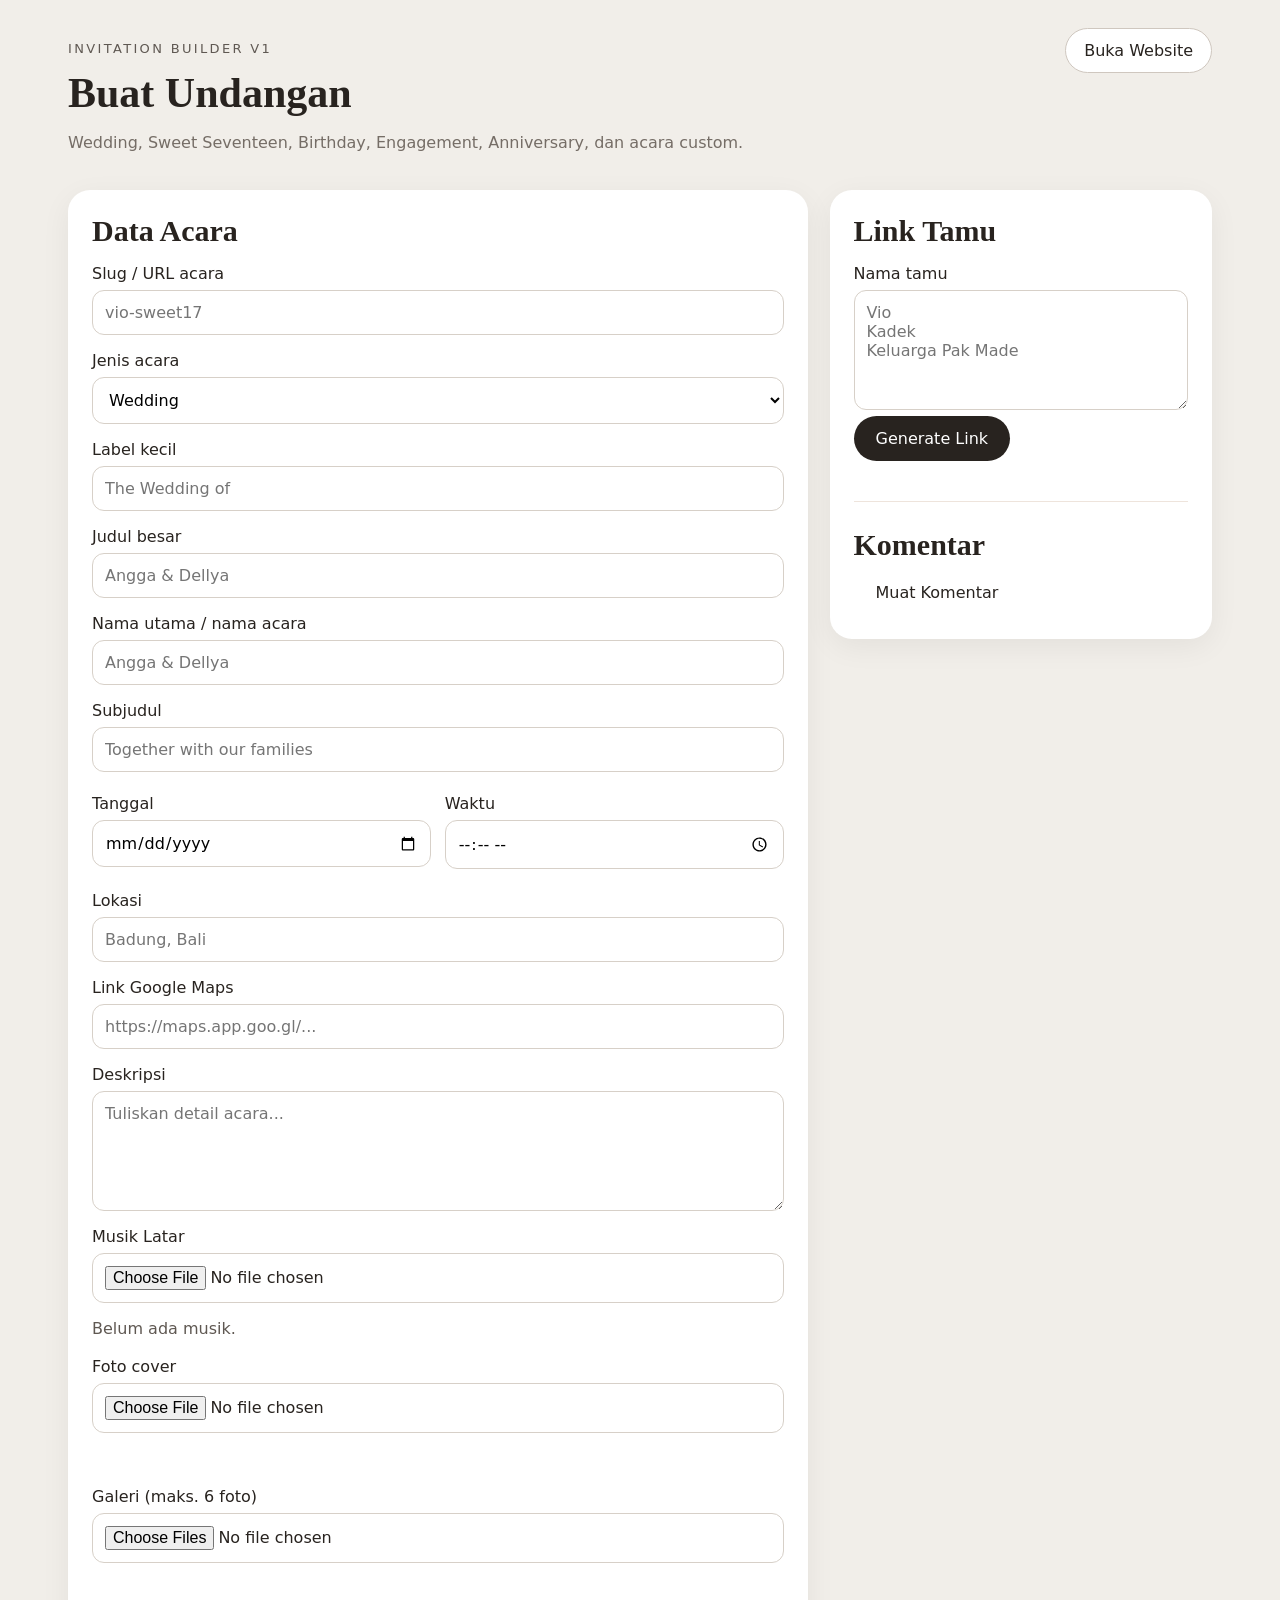
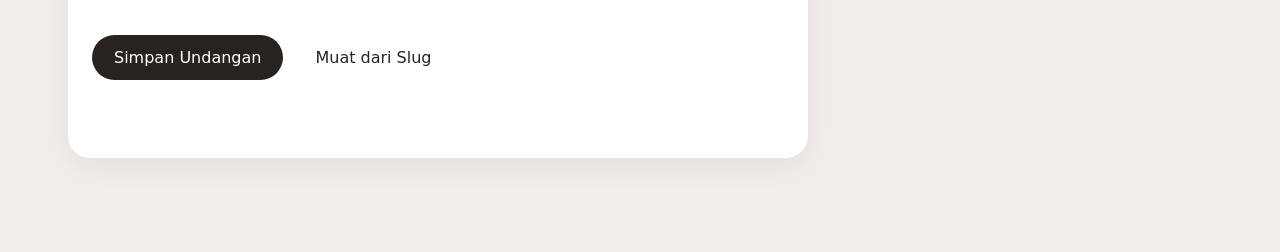
==== admin.html @ c2d320c4 "Add music support to admin" ====
<!doctype html>
<html lang="id">
<head>
  <meta charset="utf-8">
  <meta name="viewport" content="width=device-width,initial-scale=1">
  <title>Invitation Builder Admin</title>
  <link rel="stylesheet" href="/style.css">
</head>
<body class="admin-body">
  <main class="admin-shell">
    <header class="admin-header">
      <div>
        <p class="eyebrow dark">Invitation Builder V1</p>
        <h1>Buat Undangan</h1>
        <p class="muted">Wedding, Sweet Seventeen, Birthday, Engagement, Anniversary, dan acara custom.</p>
      </div>
      <a class="secondary-btn" href="/" target="_blank">Buka Website</a>
    </header>

    <section class="admin-grid">
      <form id="eventForm" class="card">
        <h3>Data Acara</h3>

        <label>Slug / URL acara
          <input id="slug" placeholder="vio-sweet17" maxlength="80" required>
        </label>

        <label>Jenis acara
          <select id="eventType">
            <option value="wedding">Wedding</option>
            <option value="sweet17">Sweet Seventeen</option>
            <option value="birthday">Birthday</option>
            <option value="engagement">Engagement</option>
            <option value="anniversary">Anniversary</option>
            <option value="babyshower">Baby Shower</option>
            <option value="graduation">Graduation</option>
            <option value="custom">Custom Event</option>
          </select>
        </label>

        <label>Label kecil
          <input id="eventLabel" placeholder="The Wedding of">
        </label>

        <label>Judul besar
          <input id="eventTitle" placeholder="Angga & Dellya" required>
        </label>

        <label>Nama utama / nama acara
          <input id="mainName" placeholder="Angga & Dellya">
        </label>

        <label>Subjudul
          <input id="subtitle" placeholder="Together with our families">
        </label>

        <div class="two-col">
          <label>Tanggal
            <input id="eventDate" type="date">
          </label>
          <label>Waktu
            <input id="eventTime" type="time">
          </label>
        </div>

        <label>Lokasi
          <input id="eventLocation" placeholder="Badung, Bali">
        </label>

        <label>Link Google Maps
          <input id="mapsUrl" type="url" placeholder="https://maps.app.goo.gl/...">
        </label>

        <label>Deskripsi
          <textarea id="description" maxlength="1200" placeholder="Tuliskan detail acara..."></textarea>
        </label>

        <label>Musik Latar
          <input id="musicInput" type="file" accept=".mp3,.m4a,.aac,audio/mpeg,audio/mp4,audio/aac">
        </label>
        <p id="musicInfo" class="status">Belum ada musik.</p>
        <audio id="musicPreview" controls preload="metadata" style="display:none;width:100%;margin:8px 0 12px;"></audio>
        <button type="button" id="removeMusic" class="secondary-btn" style="display:none;">Hapus Musik</button>

        <label>Foto cover
          <input id="coverInput" type="file" accept="image/*">
        </label>
        <p id="coverInfo" class="status"></p>
        <img id="coverPreview" class="preview" alt="Preview cover">

        <label>Galeri (maks. 6 foto)
          <input id="galleryInput" type="file" accept="image/*" multiple>
        </label>
        <p id="galleryInfo" class="status"></p>
        <div id="galleryPreview" class="gallery"></div>

        <div class="admin-actions">
          <button type="submit">Simpan Undangan</button>
          <button type="button" id="loadEvent" class="secondary-btn">Muat dari Slug</button>
        </div>
        <p id="saveStatus" class="status" aria-live="polite"></p>
      </form>

      <aside class="card admin-side">
        <h3>Link Tamu</h3>
        <label>Nama tamu
          <textarea id="guestList" placeholder="Vio&#10;Kadek&#10;Keluarga Pak Made"></textarea>
        </label>
        <button type="button" id="generateLinks">Generate Link</button>
        <div id="guestLinks" class="guest-links"></div>

        <hr>

        <h3>Komentar</h3>
        <button type="button" id="loadComments" class="secondary-btn">Muat Komentar</button>
        <div id="adminComments" class="comments"></div>
      </aside>
    </section>
  </main>

  <script src="/admin.js"></script>
</body>
</html>
---- style.css ----
*{box-sizing:border-box}body{margin:0;font-family:system-ui,-apple-system,Segoe UI,Roboto,sans-serif;background:#f5f2ed;color:#28231f}button,input,textarea,select{font:inherit}.hero{position:relative;min-height:640px;display:grid;place-items:center;overflow:hidden;background:#3d3833}.hero-image{position:absolute;inset:0;width:100%;height:100%;object-fit:cover;display:none}.overlay{position:absolute;inset:0;background:rgba(0,0,0,.48)}.hero-content{position:relative;z-index:1;text-align:center;color:#fff;padding:24px;max-width:620px}.eyebrow{letter-spacing:.18em;text-transform:uppercase;font-size:13px}.hero h1{font-family:Georgia,serif;font-size:clamp(42px,9vw,84px);font-weight:400;margin:12px 0 32px}.hero h2{font-size:28px;margin:6px 0 28px}.hero button,.card button{border:0;border-radius:999px;padding:13px 22px;background:#28231f;color:#fff;cursor:pointer}.hero button{background:#fff;color:#28231f}.content{max-width:820px;margin:0 auto;padding:36px 18px 72px}.hidden{display:none}.card{background:#fff;border-radius:22px;padding:24px;margin:0 0 24px;box-shadow:0 8px 30px rgba(0,0,0,.06)}.card h3{font-family:Georgia,serif;font-size:30px;margin:0 0 8px}.muted{color:#756d66}label{display:block;margin:16px 0 6px}input,textarea,select{display:block;width:100%;margin-top:7px;border:1px solid #d7d0c8;border-radius:12px;padding:12px;background:#fff}textarea{min-height:120px;resize:vertical}.status{min-height:22px;color:#5f5852}.comments-head{display:flex;justify-content:space-between;gap:16px;align-items:center;margin-top:30px;border-top:1px solid #eee4dc;padding-top:20px}.comment{padding:16px 0;border-bottom:1px solid #eee4dc}.comment strong{display:block;margin-bottom:5px}.comment time{display:block;color:#8a8179;font-size:13px;margin-top:7px}.dark{color:#5f5852}.lead{font-size:18px;color:#5f5852}.event-meta{display:grid;grid-template-columns:repeat(3,1fr);gap:12px;margin:24px 0}.event-meta div{background:#f7f3ef;border-radius:14px;padding:14px}.event-meta strong,.event-meta span{display:block}.event-meta span{margin-top:6px;color:#6b625b}.description{line-height:1.7}.gallery{display:grid;grid-template-columns:repeat(3,1fr);gap:10px}.gallery img{width:100%;aspect-ratio:1/1;object-fit:cover;border-radius:14px}.preview{display:none;max-width:100%;max-height:360px;object-fit:cover;border-radius:16px;margin-top:14px}.admin-body{background:#f1eee9}.admin-shell{max-width:1180px;margin:0 auto;padding:28px 18px 70px}.admin-header{display:flex;justify-content:space-between;gap:20px;align-items:flex-start;margin-bottom:22px}.admin-header h1{font-family:Georgia,serif;font-size:42px;margin:4px 0}.admin-grid{display:grid;grid-template-columns:minmax(0,1.45fr) minmax(300px,.75fr);gap:22px}.two-col{display:grid;grid-template-columns:1fr 1fr;gap:14px}.admin-actions{display:flex;flex-wrap:wrap;gap:10px;margin-top:18px}.secondary-btn{display:inline-flex;align-items:center;justify-content:center;border:1px solid #cfc7bf;background:#fff!important;color:#28231f!important;border-radius:999px;padding:12px 18px;text-decoration:none;cursor:pointer}.admin-side{align-self:start;position:sticky;top:18px}.admin-side hr{border:0;border-top:1px solid #eee4dc;margin:26px 0}.guest-links{margin-top:14px;display:grid;gap:10px}.guest-link-row{border:1px solid #e3ddd7;border-radius:12px;padding:10px}.guest-link-row a{display:block;font-weight:700;margin-bottom:6px;color:#28231f}.guest-link-row input{font-size:12px;margin:0}@media(max-width:800px){.admin-grid{grid-template-columns:1fr}.admin-side{position:static}.event-meta{grid-template-columns:1fr}.gallery{grid-template-columns:repeat(2,1fr)}.admin-header{flex-direction:column}.two-col{grid-template-columns:1fr}}

/* Admin Gallery Manager */

.gallery-admin-item{

  position:relative;

  overflow:hidden;

  border:1px solid var(--line,#ddd);

  border-radius:14px;

  background:#fff;

}

.gallery-admin-item img{

  width:100%;

  aspect-ratio:1/1;

  object-fit:cover;

  display:block;

}

.gallery-admin-actions{

  display:grid;

  grid-template-columns:1fr 1fr;

  gap:6px;

  padding:8px;

}

.gallery-admin-actions button{

  width:100%;

  min-width:0;

  padding:8px 6px;

  font-size:11px;

}

/* Admin Gallery Manager + Reorder */
.gallery-admin-item{
  position:relative;
  overflow:hidden;
  border:1px solid var(--line,#ddd);
  border-radius:14px;
  background:#fff;
  transition:opacity .15s ease,border-color .15s ease,transform .15s ease;
}
.gallery-admin-item.dragging{
  opacity:.45;
}
.gallery-admin-item.drag-over{
  border-color:#333;
  transform:translateY(-2px);
}
.gallery-position{
  position:absolute;
  z-index:2;
  top:8px;
  left:8px;
  width:28px;
  height:28px;
  border-radius:50%;
  display:grid;
  place-items:center;
  background:rgba(0,0,0,.72);
  color:#fff;
  font-size:11px;
}
.gallery-drag-handle{
  position:absolute;
  z-index:2;
  top:8px;
  right:8px;
  padding:6px 8px;
  border-radius:999px;
  background:rgba(255,255,255,.88);
  color:#222;
  font-size:9px;
  cursor:grab;
  user-select:none;
}
.gallery-admin-item img{
  width:100%;
  aspect-ratio:1/1;
  object-fit:cover;
  display:block;
}
.gallery-admin-actions{
  display:grid;
  grid-template-columns:1fr 1fr;
  gap:6px;
  padding:8px;
}
.gallery-admin-actions button{
  width:100%;
  min-width:0;
  padding:8px 6px;
  font-size:10px;
}
.gallery-admin-actions button:disabled{
  opacity:.35;
  cursor:not-allowed;
}
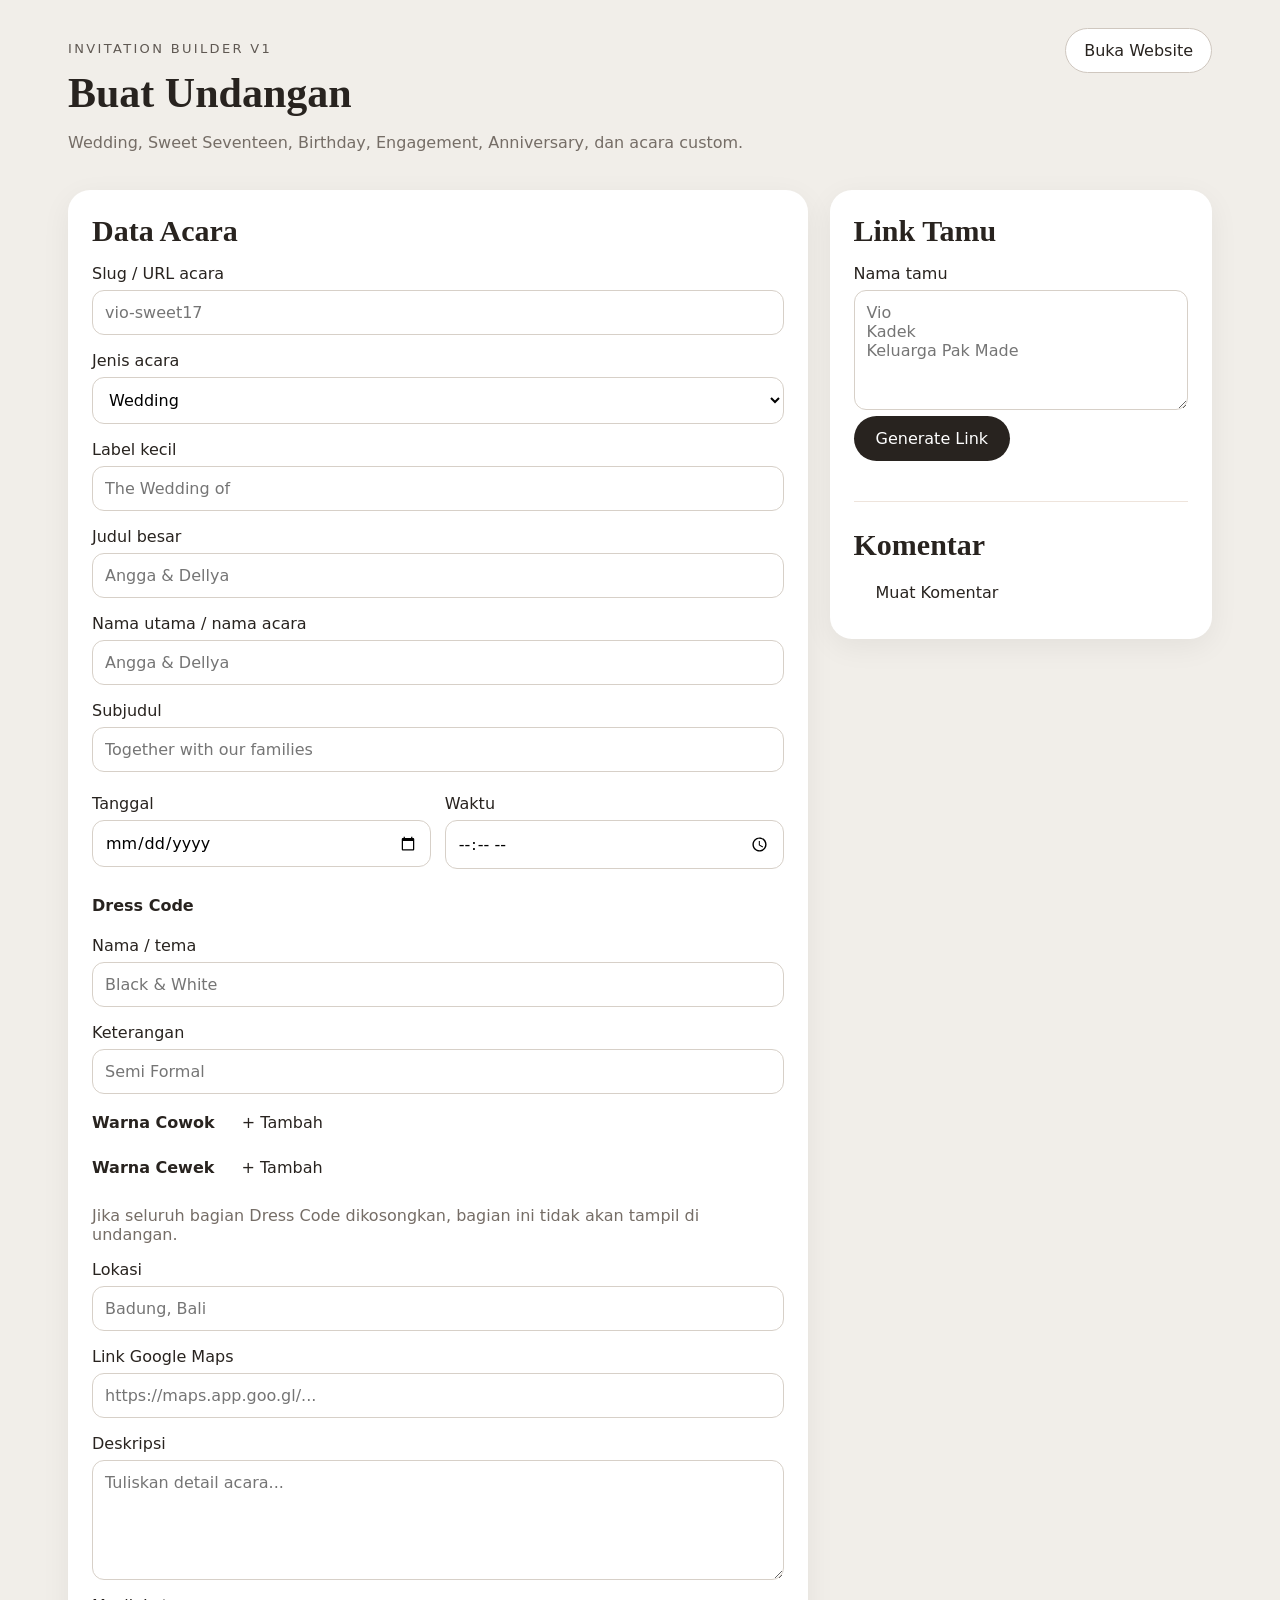
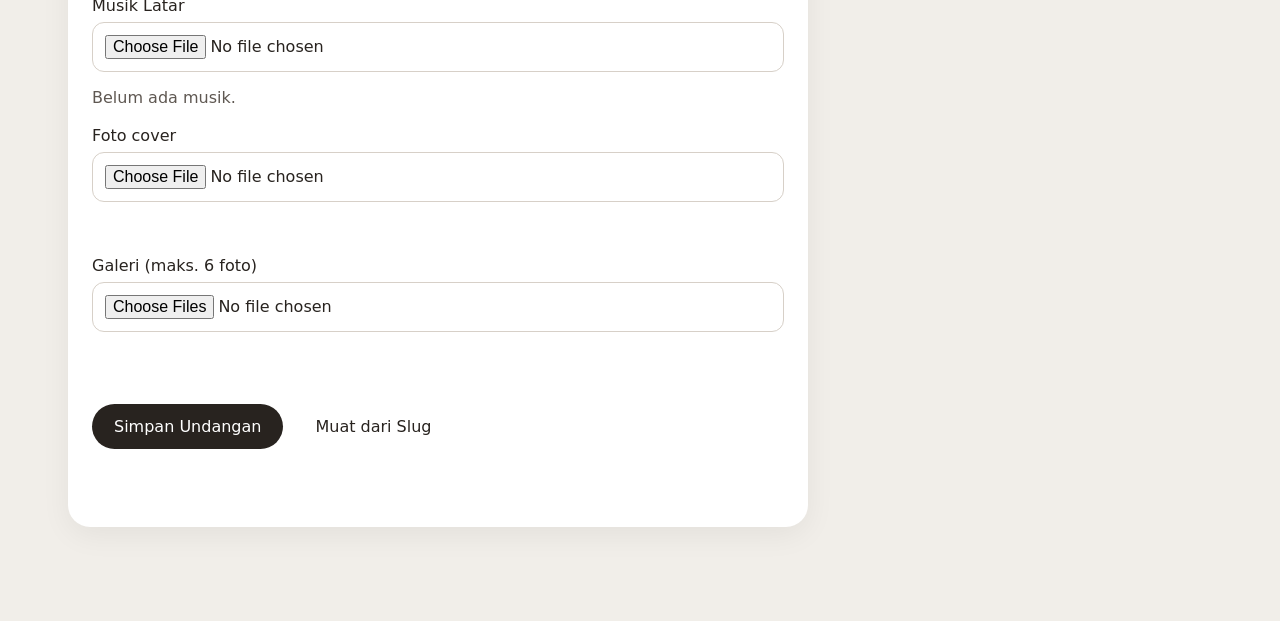
==== commit 44ea5e39: "Add dress code controls" ====
--- a/admin.html
+++ b/admin.html
@@ -63,6 +63,38 @@
           </label>
         </div>
 
+        <section class="dresscode-admin">
+          <h4>Dress Code</h4>
+
+          <label>Nama / tema
+            <input id="dresscodeTitle" placeholder="Black & White">
+          </label>
+
+          <label>Keterangan
+            <input id="dresscodeNote" placeholder="Semi Formal">
+          </label>
+
+          <div class="dresscode-color-group">
+            <div class="dresscode-color-head">
+              <strong>Warna Cowok</strong>
+              <button type="button" id="addMaleColor" class="secondary-btn">+ Tambah</button>
+            </div>
+            <div id="maleColors" class="dresscode-colors"></div>
+          </div>
+
+          <div class="dresscode-color-group">
+            <div class="dresscode-color-head">
+              <strong>Warna Cewek</strong>
+              <button type="button" id="addFemaleColor" class="secondary-btn">+ Tambah</button>
+            </div>
+            <div id="femaleColors" class="dresscode-colors"></div>
+          </div>
+
+          <p class="muted dresscode-help">
+            Jika seluruh bagian Dress Code dikosongkan, bagian ini tidak akan tampil di undangan.
+          </p>
+        </section>
+
         <label>Lokasi
           <input id="eventLocation" placeholder="Badung, Bali">
         </label>
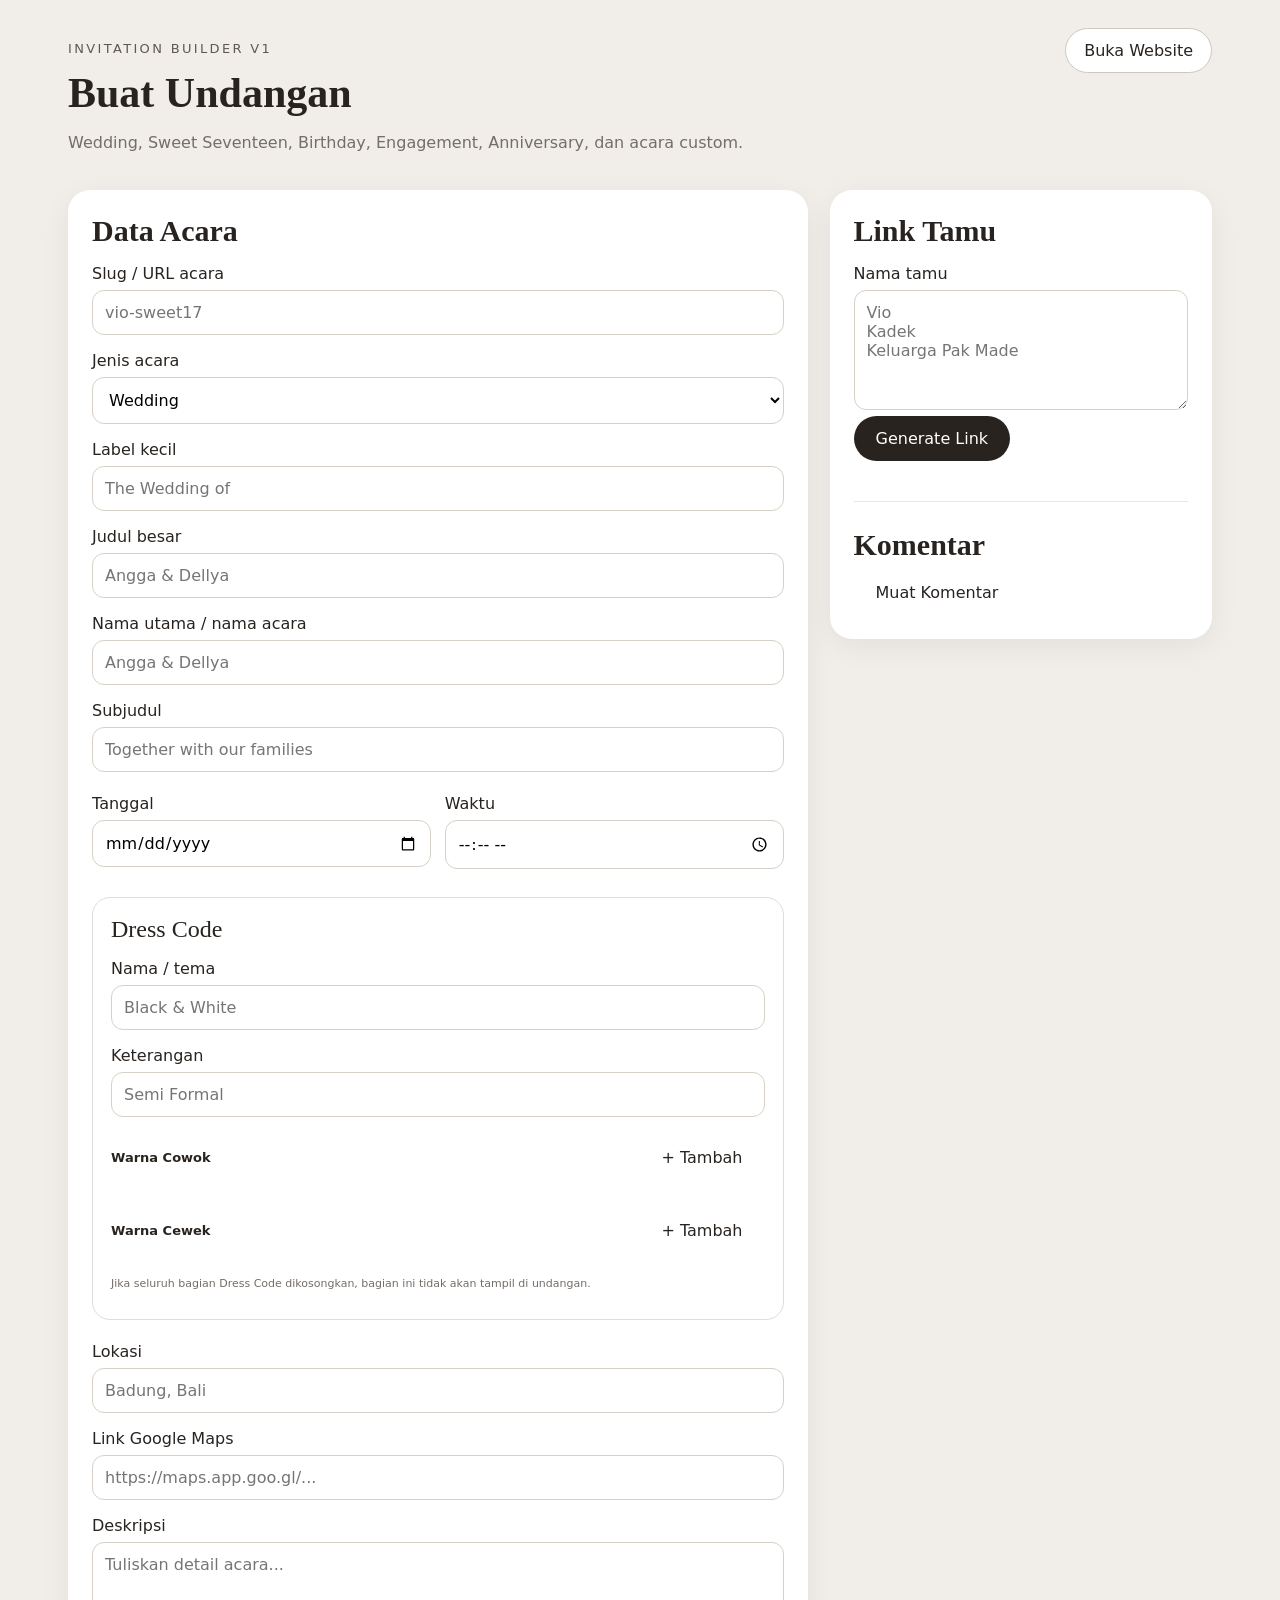
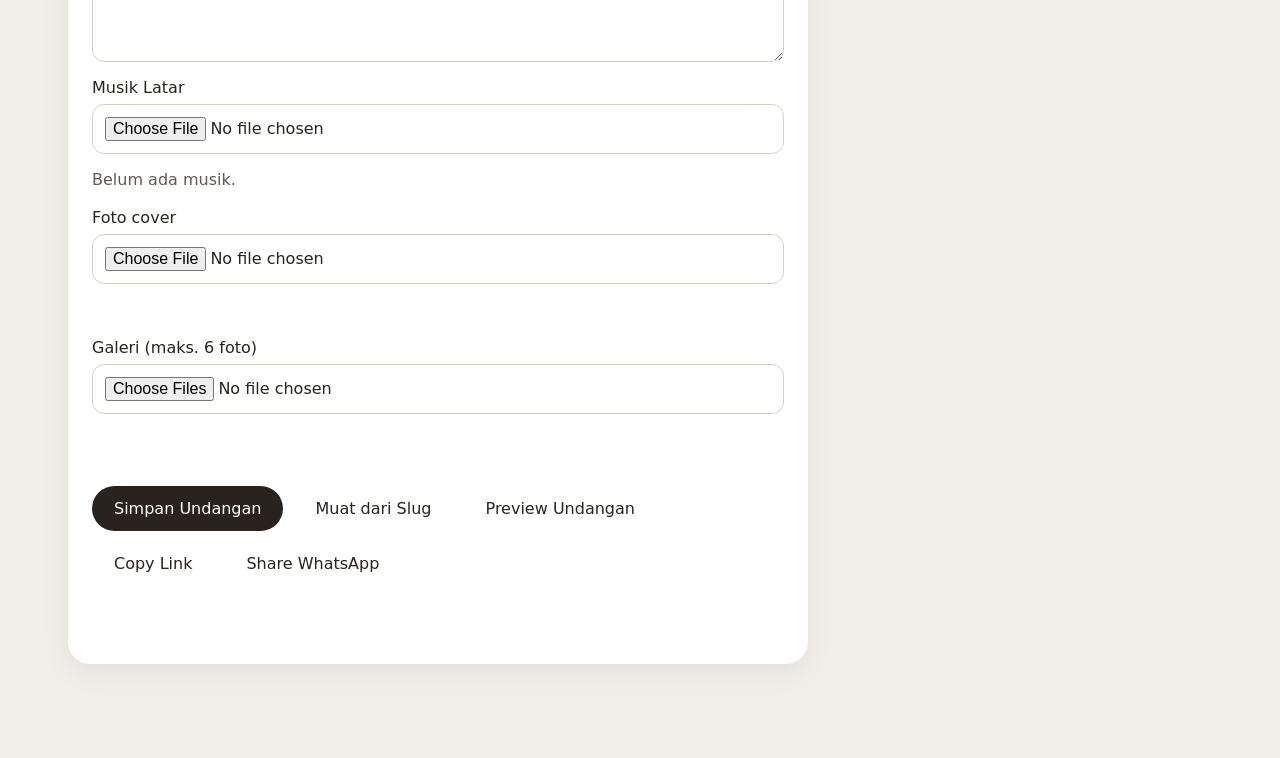
==== commit 26385694: "Add preview copy and WhatsApp actions" ====
--- a/admin.html
+++ b/admin.html
@@ -129,6 +129,9 @@
         <div class="admin-actions">
           <button type="submit">Simpan Undangan</button>
           <button type="button" id="loadEvent" class="secondary-btn">Muat dari Slug</button>
+          <button type="button" id="previewInvitation" class="secondary-btn">Preview Undangan</button>
+          <button type="button" id="copyInvitationLink" class="secondary-btn">Copy Link</button>
+          <button type="button" id="shareWhatsApp" class="secondary-btn">Share WhatsApp</button>
         </div>
         <p id="saveStatus" class="status" aria-live="polite"></p>
       </form>
--- a/style.css
+++ b/style.css
@@ -118,3 +118,88 @@
   cursor:not-allowed;
 }
 
+/* Dress Code Admin */
+.dresscode-admin{
+  margin:22px 0;
+  padding:18px;
+  border:1px solid var(--line,#ddd);
+  border-radius:18px;
+  background:rgba(255,255,255,.35);
+}
+.dresscode-admin h4{
+  margin:0 0 8px;
+  font:400 24px Georgia,serif;
+}
+.dresscode-color-group{
+  margin-top:18px;
+}
+.dresscode-color-head{
+  display:flex;
+  justify-content:space-between;
+  align-items:center;
+  gap:12px;
+  margin-bottom:10px;
+}
+.dresscode-color-head strong{
+  font-size:13px;
+}
+.dresscode-colors{
+  display:grid;
+  gap:8px;
+}
+.dresscode-color-item{
+  display:grid;
+  grid-template-columns:44px 1fr 42px;
+  gap:8px;
+  align-items:center;
+}
+.dresscode-color-item input[type="color"]{
+  width:44px;
+  height:42px;
+  padding:3px;
+  border:1px solid #ddd;
+  border-radius:10px;
+  background:#fff;
+}
+.dresscode-hex{
+  margin:0!important;
+}
+.dresscode-remove{
+  min-width:42px;
+  padding:8px!important;
+}
+.dresscode-help{
+  margin-top:14px;
+  font-size:11px;
+}
+/* Admin Comment Delete */
+.admin-comment-item{
+  display:grid;
+  grid-template-columns:1fr auto;
+  gap:12px;
+  align-items:start;
+}
+.admin-comment-content{
+  min-width:0;
+}
+.admin-comment-content strong{
+  display:block;
+  margin-bottom:5px;
+}
+.admin-comment-content > div{
+  overflow-wrap:anywhere;
+  line-height:1.5;
+}
+.admin-comment-meta{
+  display:block;
+  margin-top:7px;
+  opacity:.55;
+  font-size:10px;
+}
+.admin-comment-delete{
+  align-self:start;
+  min-width:70px;
+  padding:8px 10px!important;
+}
+
+
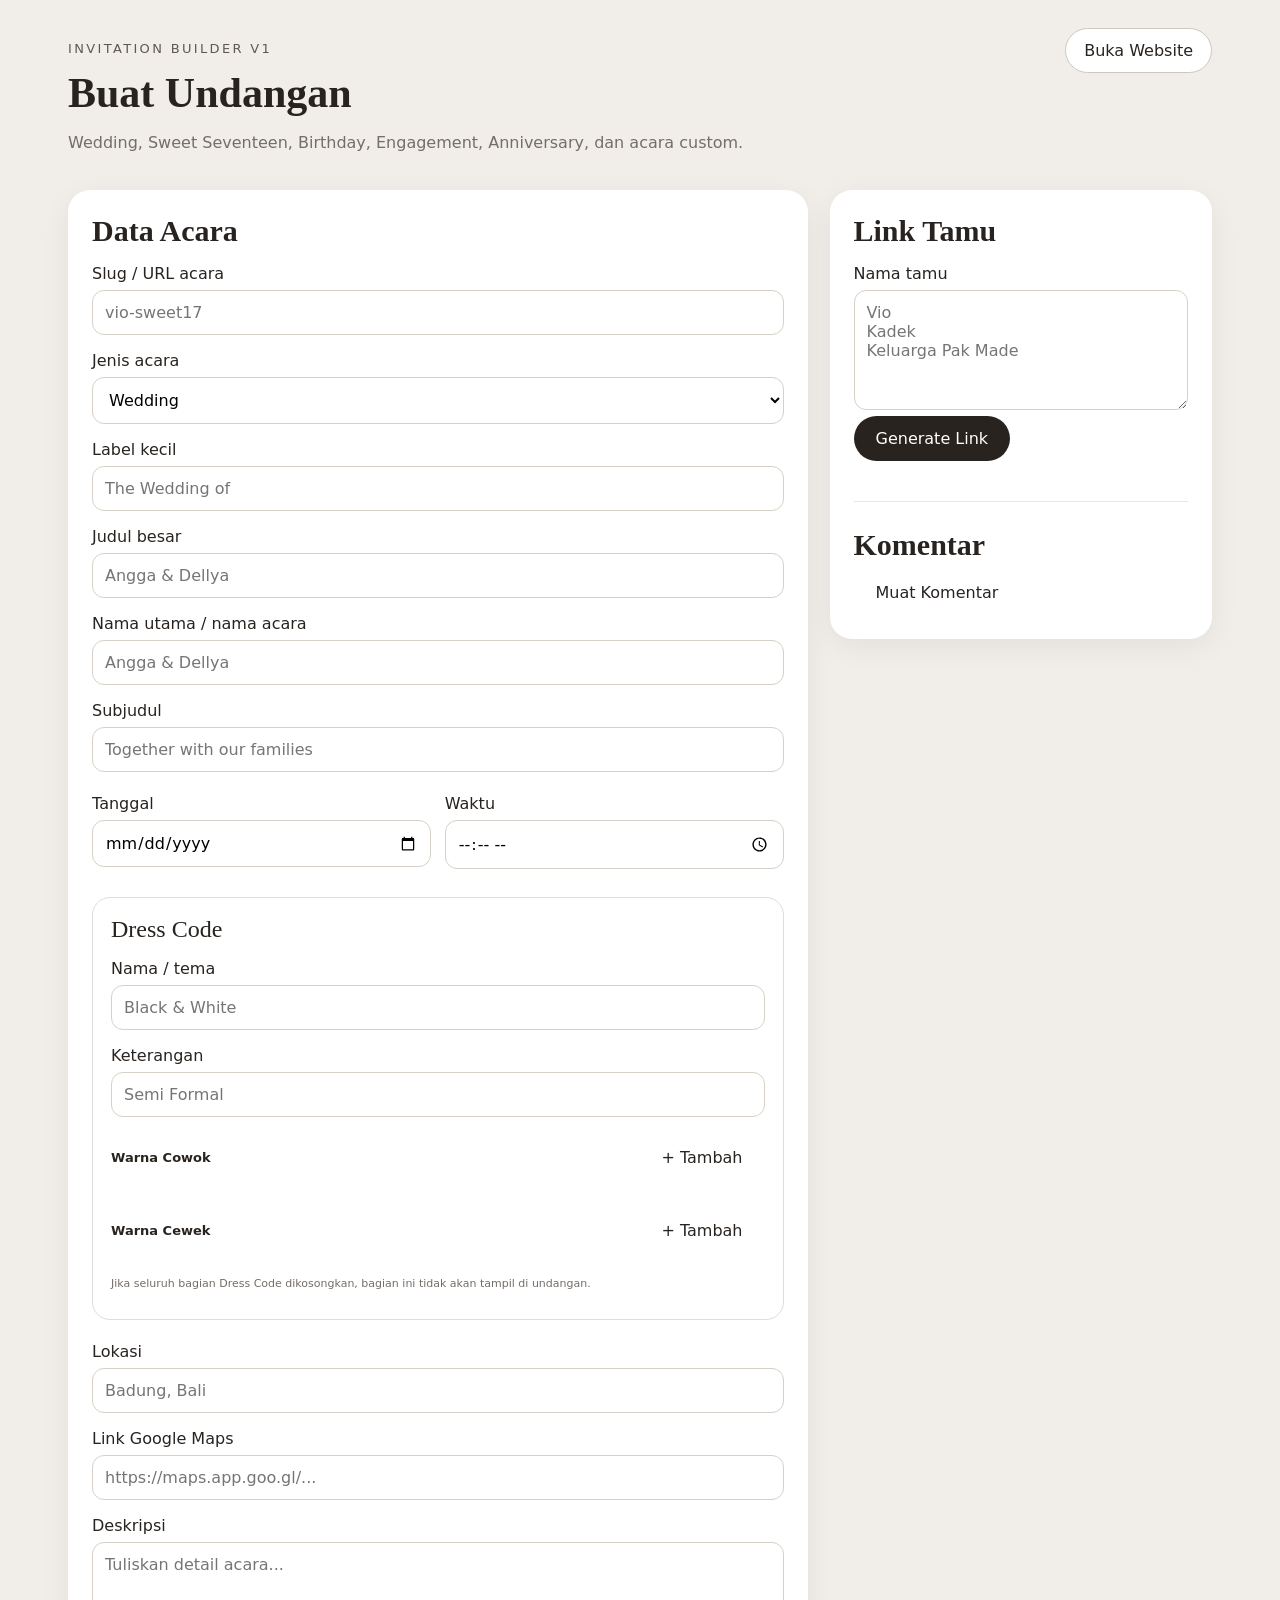
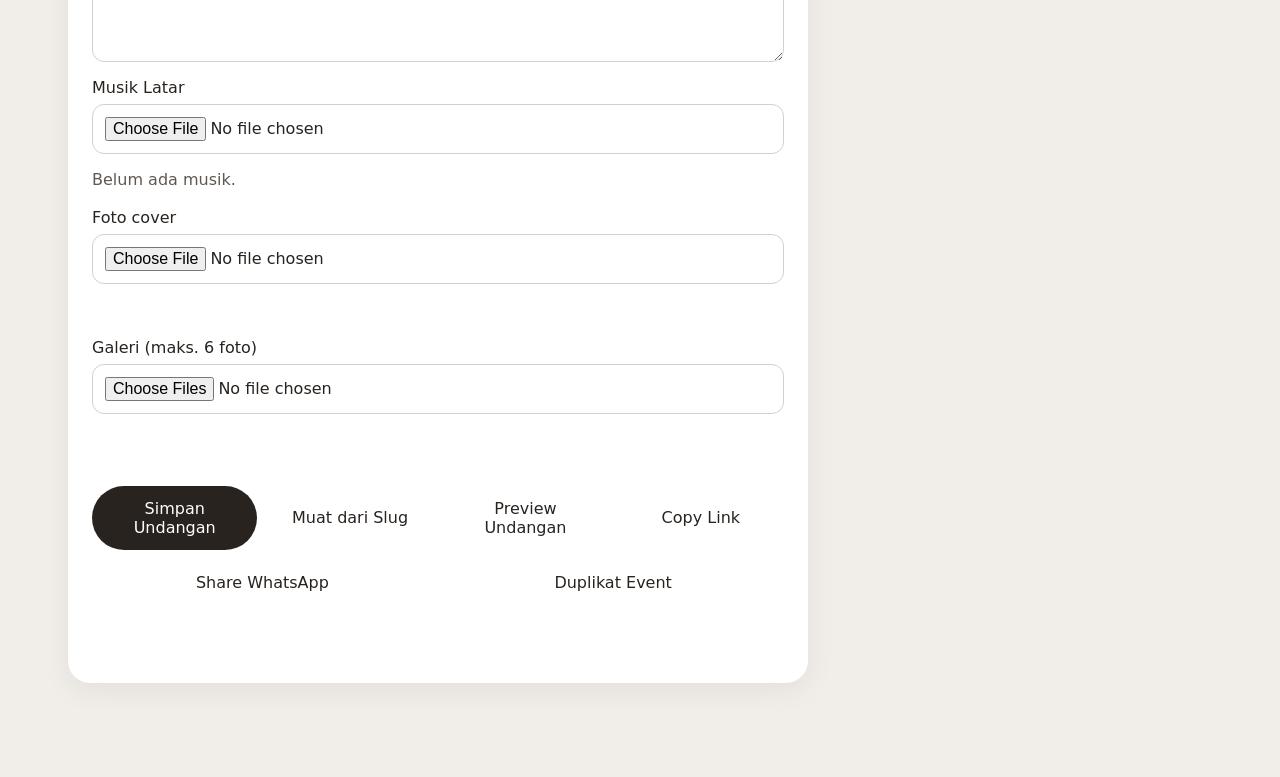
==== commit 4af0311c: "Add duplicate event feature" ====
--- a/admin.html
+++ b/admin.html
@@ -132,6 +132,7 @@
           <button type="button" id="previewInvitation" class="secondary-btn">Preview Undangan</button>
           <button type="button" id="copyInvitationLink" class="secondary-btn">Copy Link</button>
           <button type="button" id="shareWhatsApp" class="secondary-btn">Share WhatsApp</button>
+          <button type="button" id="duplicateEvent" class="secondary-btn">Duplikat Event</button>
         </div>
         <p id="saveStatus" class="status" aria-live="polite"></p>
       </form>
--- a/style.css
+++ b/style.css
@@ -202,4 +202,21 @@
   padding:8px 10px!important;
 }
 
-
+/* Admin Preview / Share Actions */
+.admin-actions{
+  display:flex;
+  flex-wrap:wrap;
+  gap:10px;
+}
+.admin-actions button{
+  flex:1 1 160px;
+}
+@media(max-width:700px){
+  .admin-actions{
+    display:grid;
+    grid-template-columns:1fr;
+  }
+  .admin-actions button{
+    width:100%;
+  }
+}
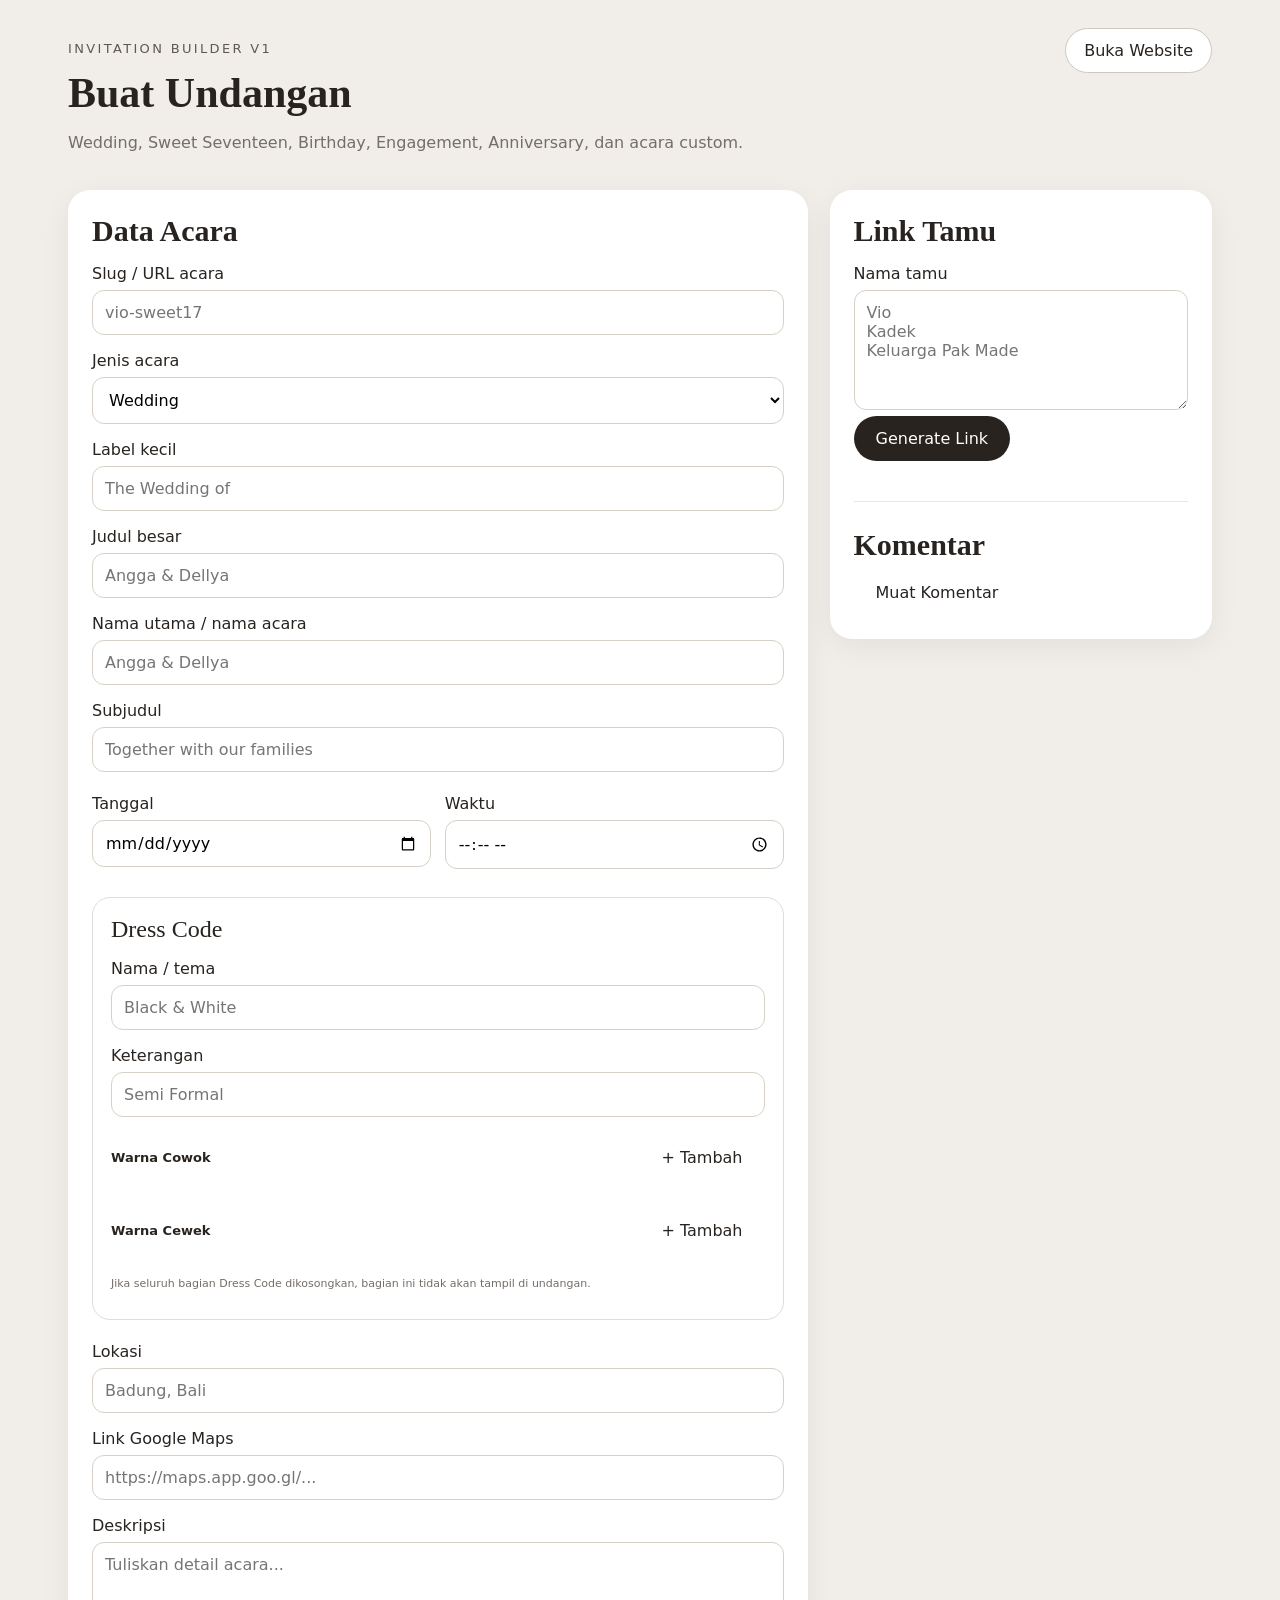
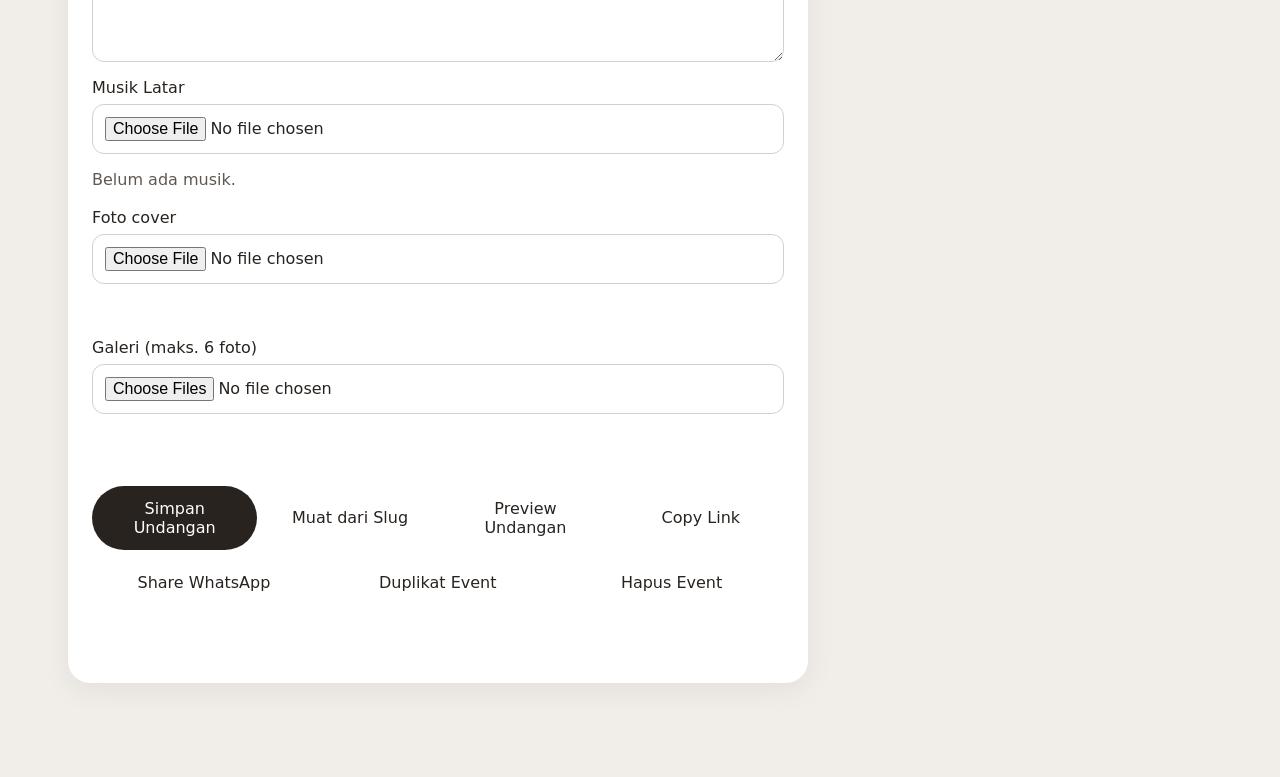
==== commit ddacbaa3: "Add delete event feature" ====
--- a/admin.html
+++ b/admin.html
@@ -133,6 +133,7 @@
           <button type="button" id="copyInvitationLink" class="secondary-btn">Copy Link</button>
           <button type="button" id="shareWhatsApp" class="secondary-btn">Share WhatsApp</button>
           <button type="button" id="duplicateEvent" class="secondary-btn">Duplikat Event</button>
+          <button type="button" id="deleteEvent" class="secondary-btn danger-btn">Hapus Event</button>
         </div>
         <p id="saveStatus" class="status" aria-live="polite"></p>
       </form>
--- a/style.css
+++ b/style.css
@@ -220,3 +220,7 @@
     width:100%;
   }
 }
+/* Duplicate Event button */
+#duplicateEvent{
+  border-style:dashed;
+}
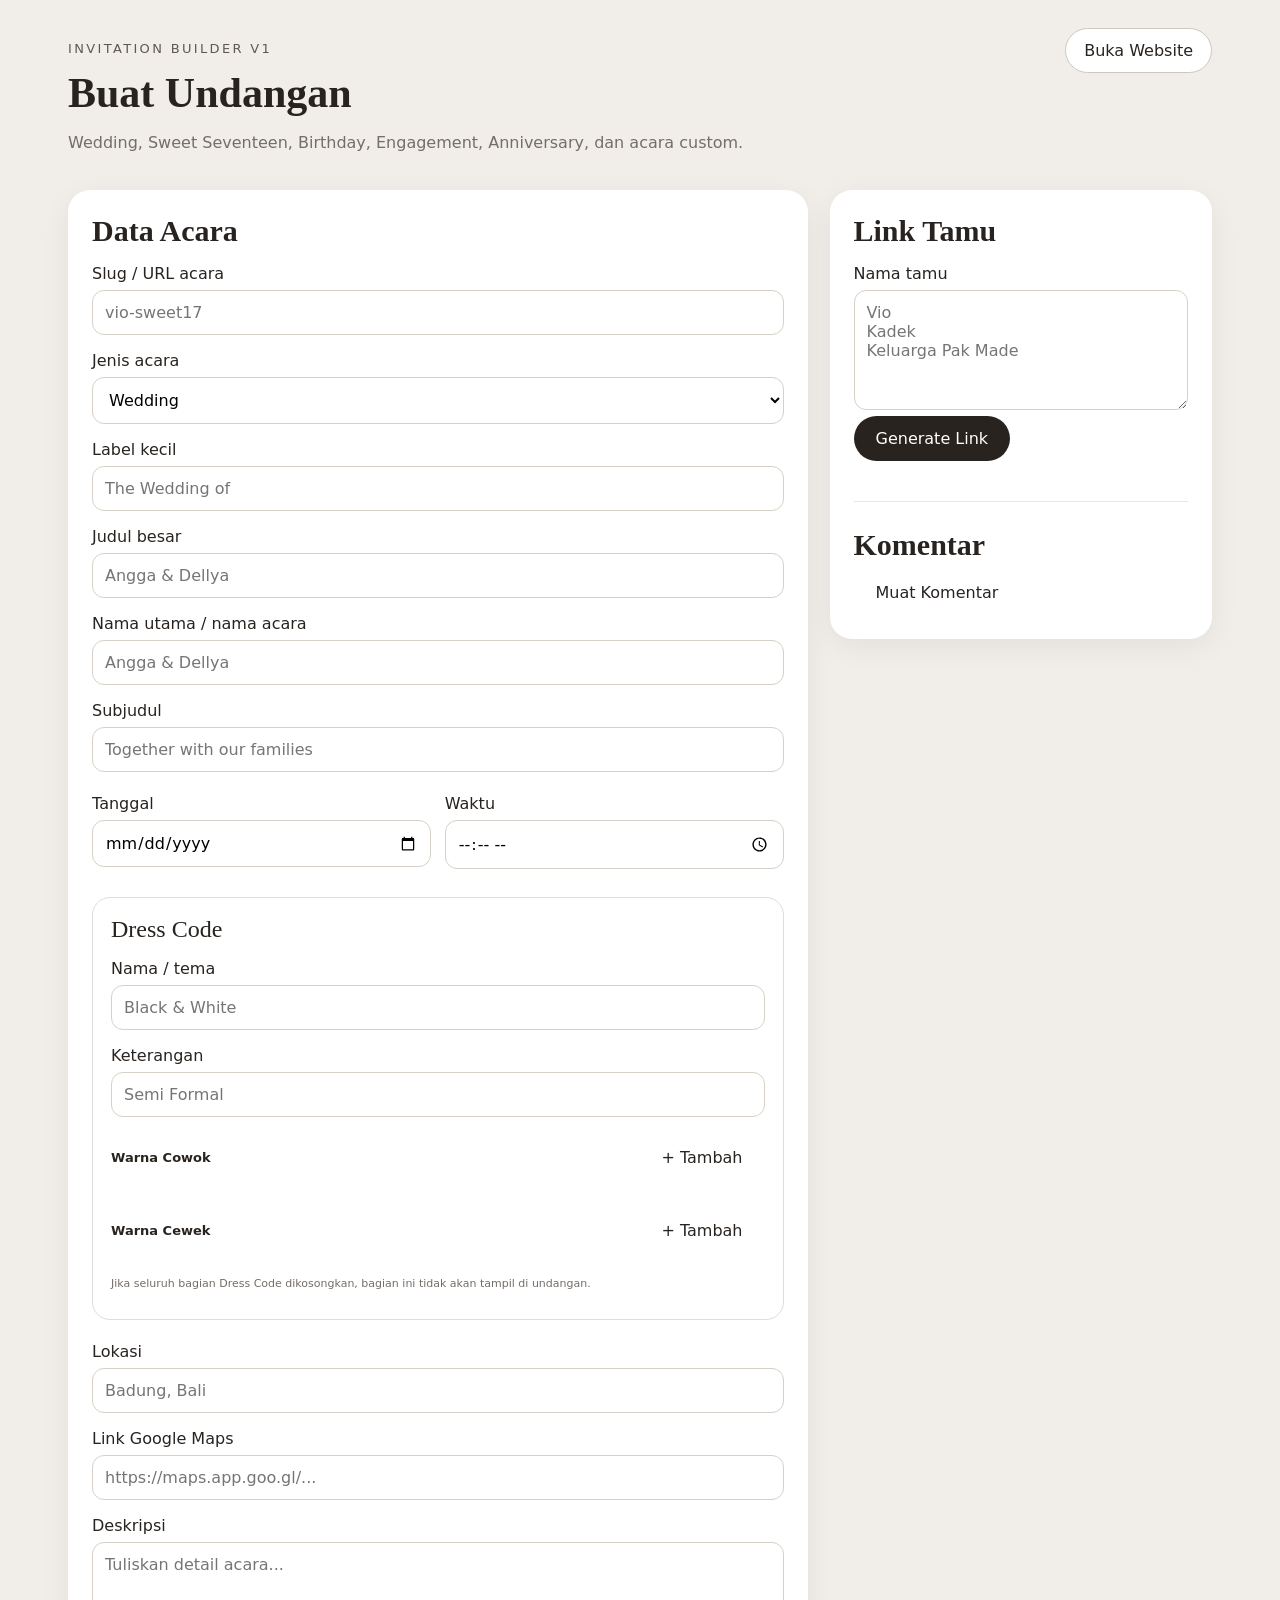
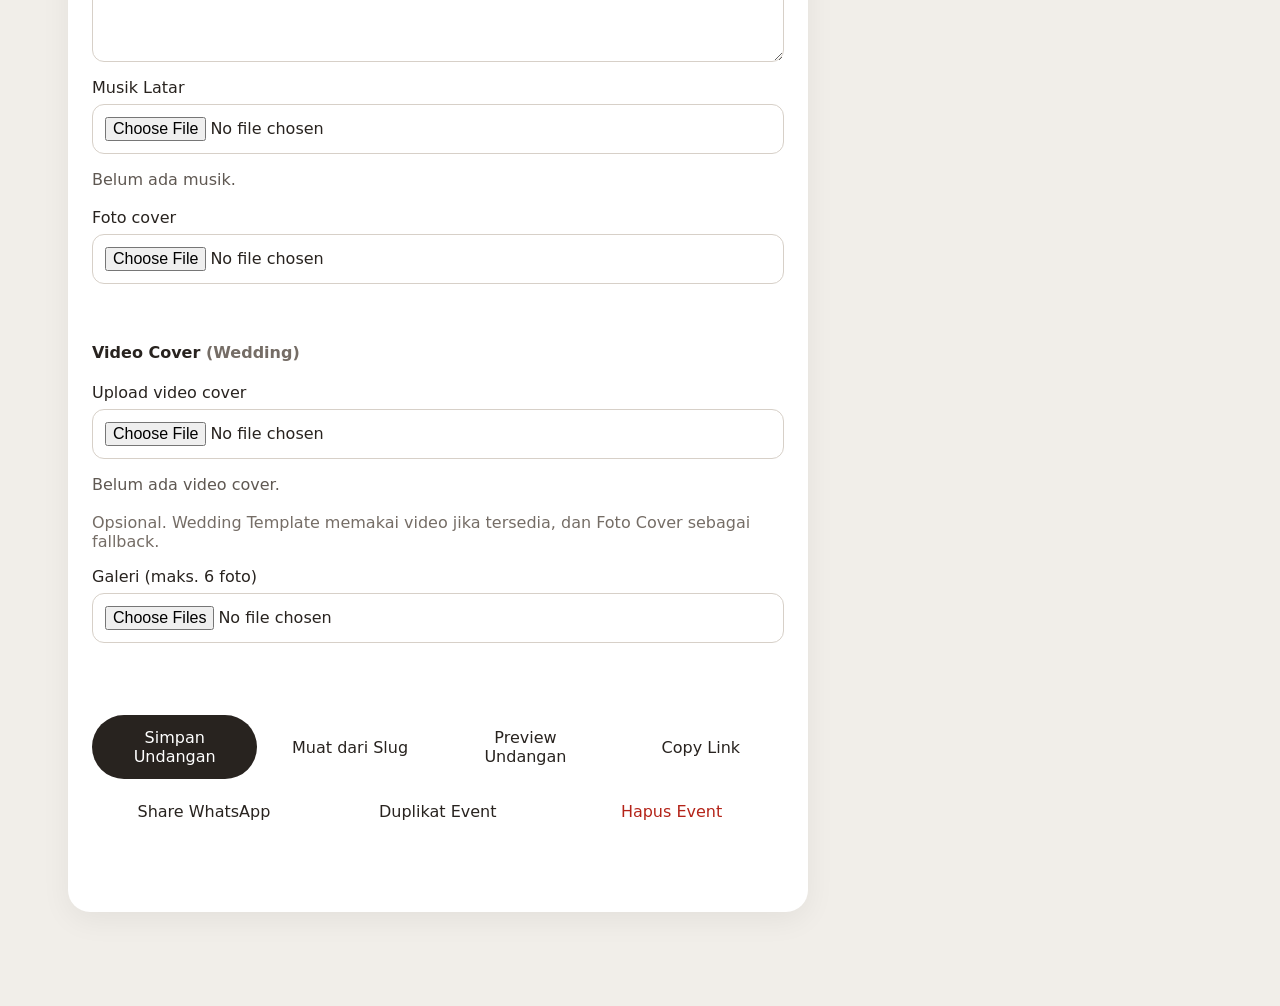
==== commit 06989b54: "Add wedding video cover to admin" ====
--- a/admin.html
+++ b/admin.html
@@ -120,6 +120,36 @@
         <p id="coverInfo" class="status"></p>
         <img id="coverPreview" class="preview" alt="Preview cover">
 
+        <section id="videoCoverSection" class="video-cover-admin">
+          <h4>Video Cover <span class="muted">(Wedding)</span></h4>
+
+          <label>Upload video cover
+            <input id="coverVideoInput"
+                   type="file"
+                   accept=".mp4,.webm,video/mp4,video/webm">
+          </label>
+
+          <p id="coverVideoInfo" class="status">Belum ada video cover.</p>
+
+          <video id="coverVideoPreview"
+                 controls
+                 muted
+                 playsinline
+                 preload="metadata"
+                 style="display:none;width:100%;margin:8px 0 12px;border-radius:14px;"></video>
+
+          <button type="button"
+                  id="removeCoverVideo"
+                  class="secondary-btn"
+                  style="display:none;">
+            Hapus Video Cover
+          </button>
+
+          <p class="muted video-cover-help">
+            Opsional. Wedding Template memakai video jika tersedia, dan Foto Cover sebagai fallback.
+          </p>
+        </section>
+
         <label>Galeri (maks. 6 foto)
           <input id="galleryInput" type="file" accept="image/*" multiple>
         </label>
--- a/style.css
+++ b/style.css
@@ -224,3 +224,33 @@
 #duplicateEvent{
   border-style:dashed;
 }
+
+/* Danger action */
+.danger-btn{
+  border-color:#b42318!important;
+  color:#b42318!important;
+}
+.danger-btn:hover{
+  background:#b42318!important;
+  color:#fff!important;
+}
+
+/* Dress Code — Name field */
+.dresscode-color-item-named{
+  display:grid;
+  grid-template-columns:44px 110px minmax(140px,1fr) 42px;
+  gap:8px;
+  align-items:center;
+}
+.dresscode-color-name{
+  min-width:0;
+}
+@media(max-width:700px){
+  .dresscode-color-item-named{
+    grid-template-columns:44px 1fr 42px;
+  }
+  .dresscode-color-item-named .dresscode-color-name{
+    grid-column:1 / -1;
+    grid-row:2;
+  }
+}
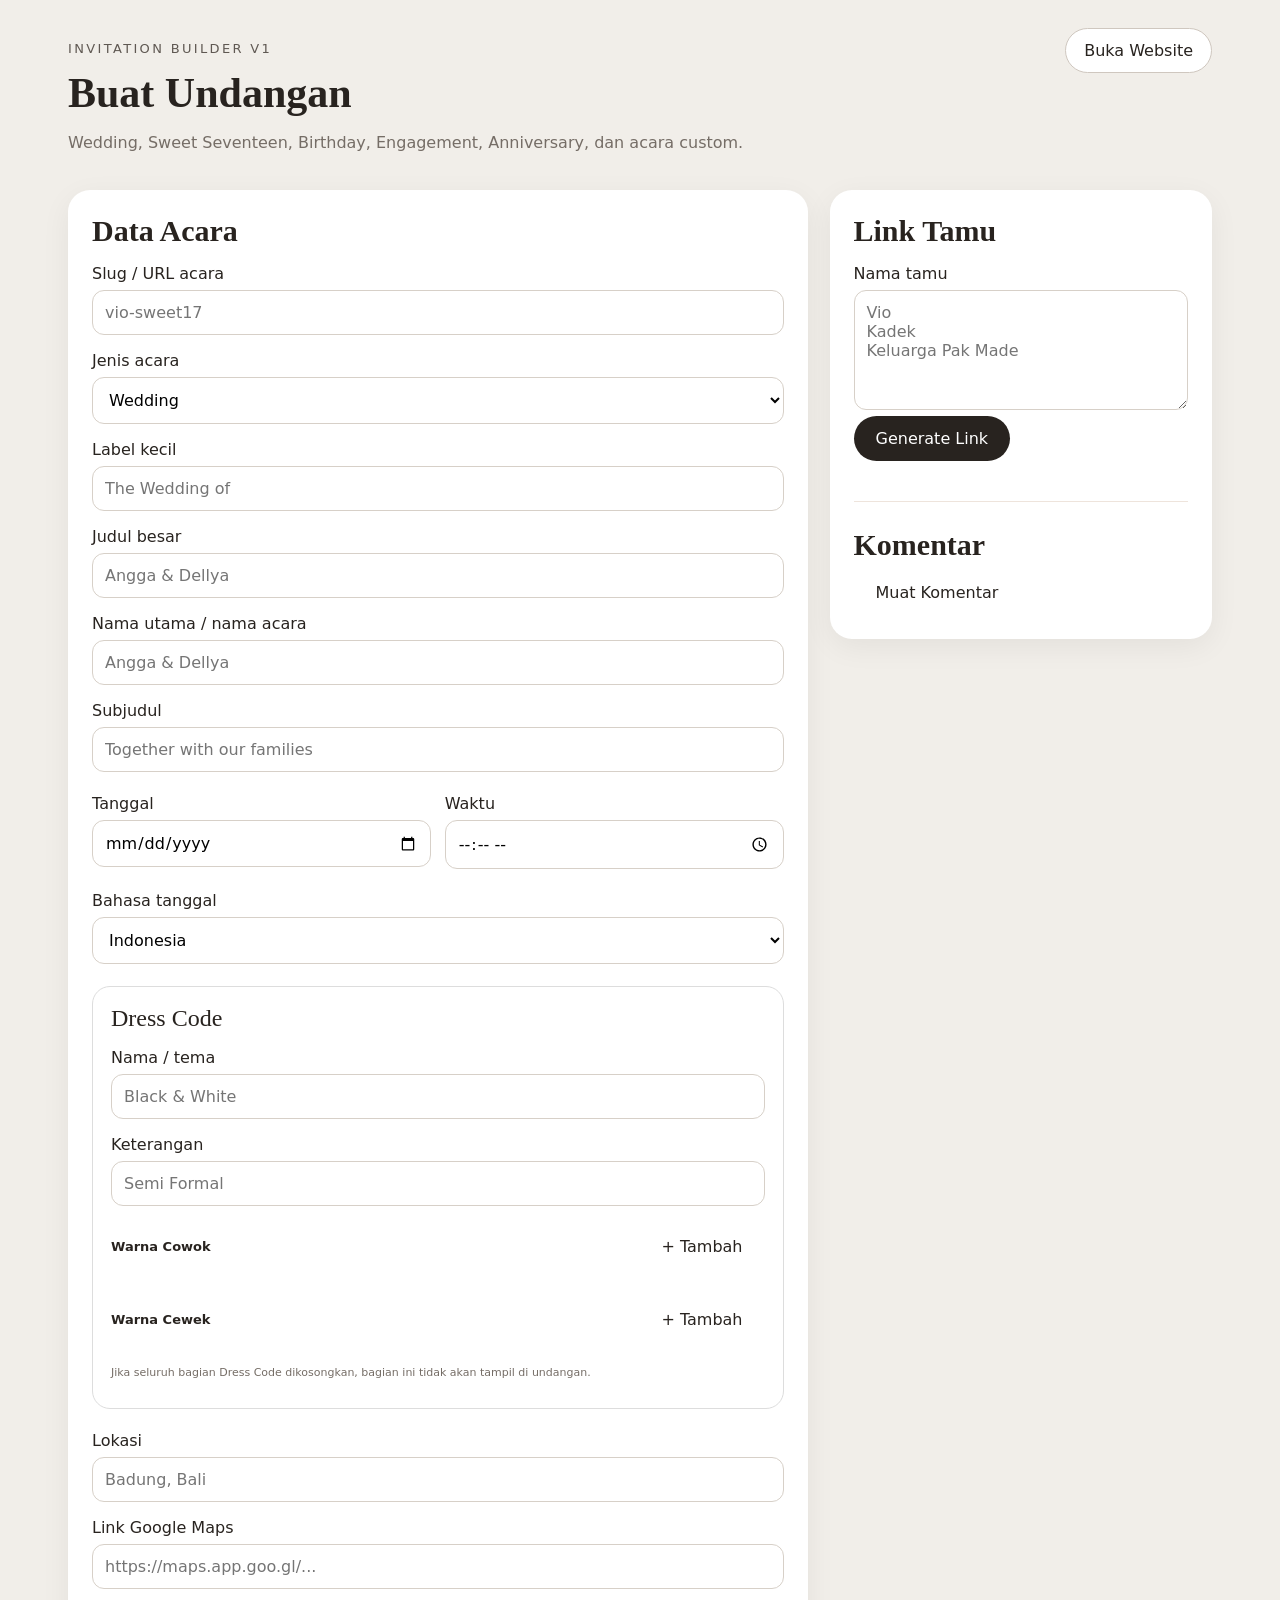
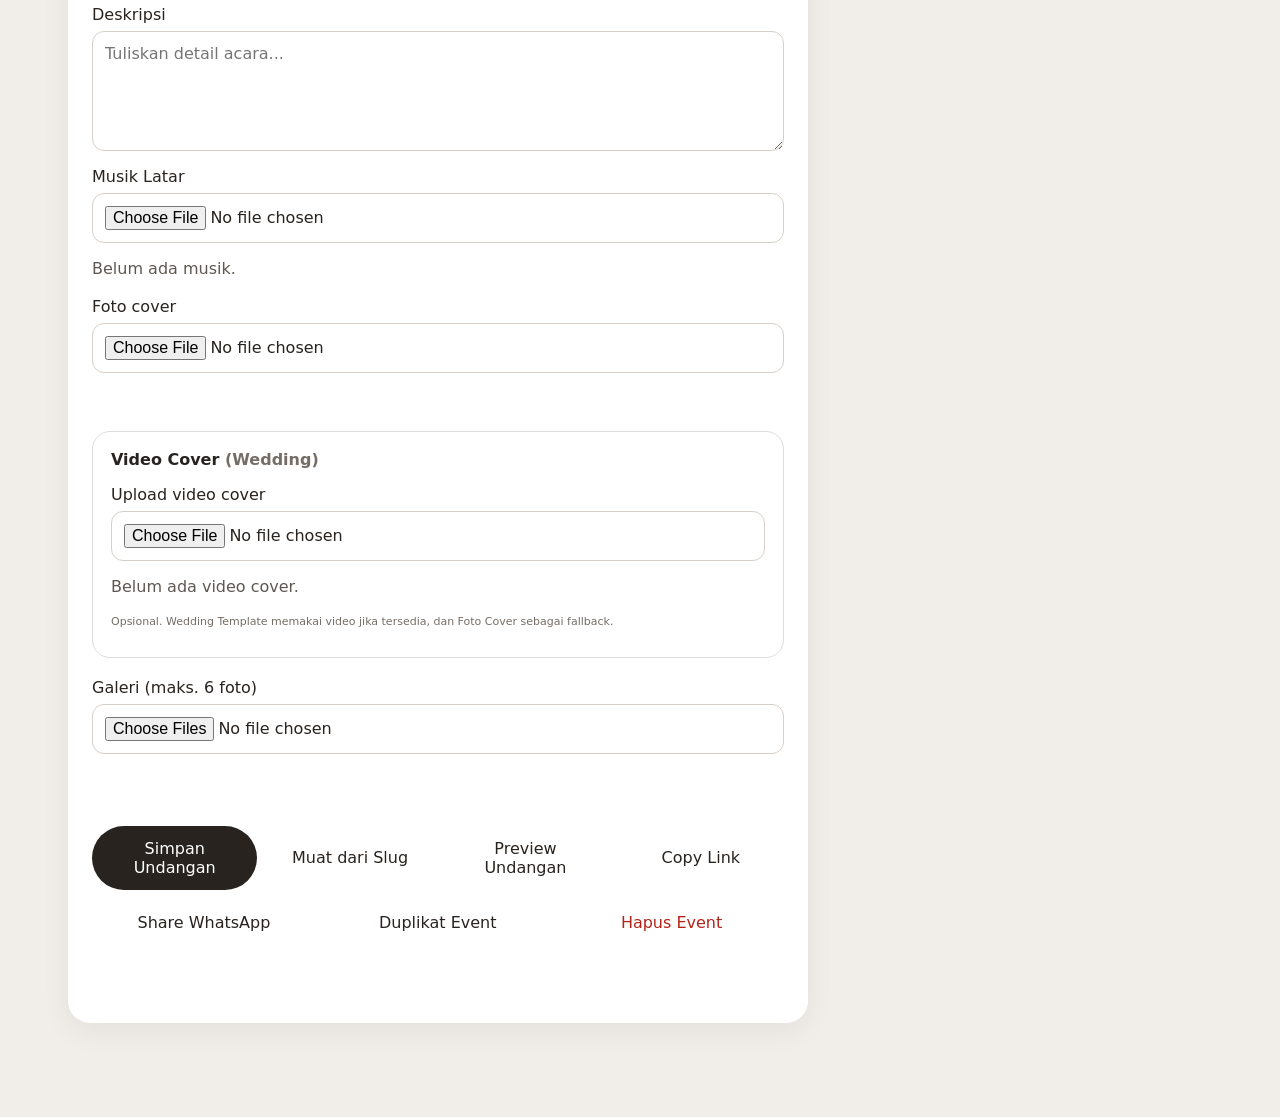
==== commit f0aea061: "Add date language selector" ====
--- a/admin.html
+++ b/admin.html
@@ -62,6 +62,13 @@
             <input id="eventTime" type="time">
           </label>
         </div>
+
+        <label>Bahasa tanggal
+          <select id="dateLanguage">
+            <option value="id">Indonesia</option>
+            <option value="en">English</option>
+          </select>
+        </label>
 
         <section class="dresscode-admin">
           <h4>Dress Code</h4>
--- a/style.css
+++ b/style.css
@@ -254,3 +254,19 @@
     grid-row:2;
   }
 }
+
+/* Admin Video Cover */
+.video-cover-admin{
+  margin:20px 0;
+  padding:18px;
+  border:1px solid var(--line,#ddd);
+  border-radius:18px;
+  background:rgba(255,255,255,.32);
+}
+.video-cover-admin h4{
+  margin:0 0 12px;
+}
+.video-cover-help{
+  margin-top:10px;
+  font-size:11px;
+}
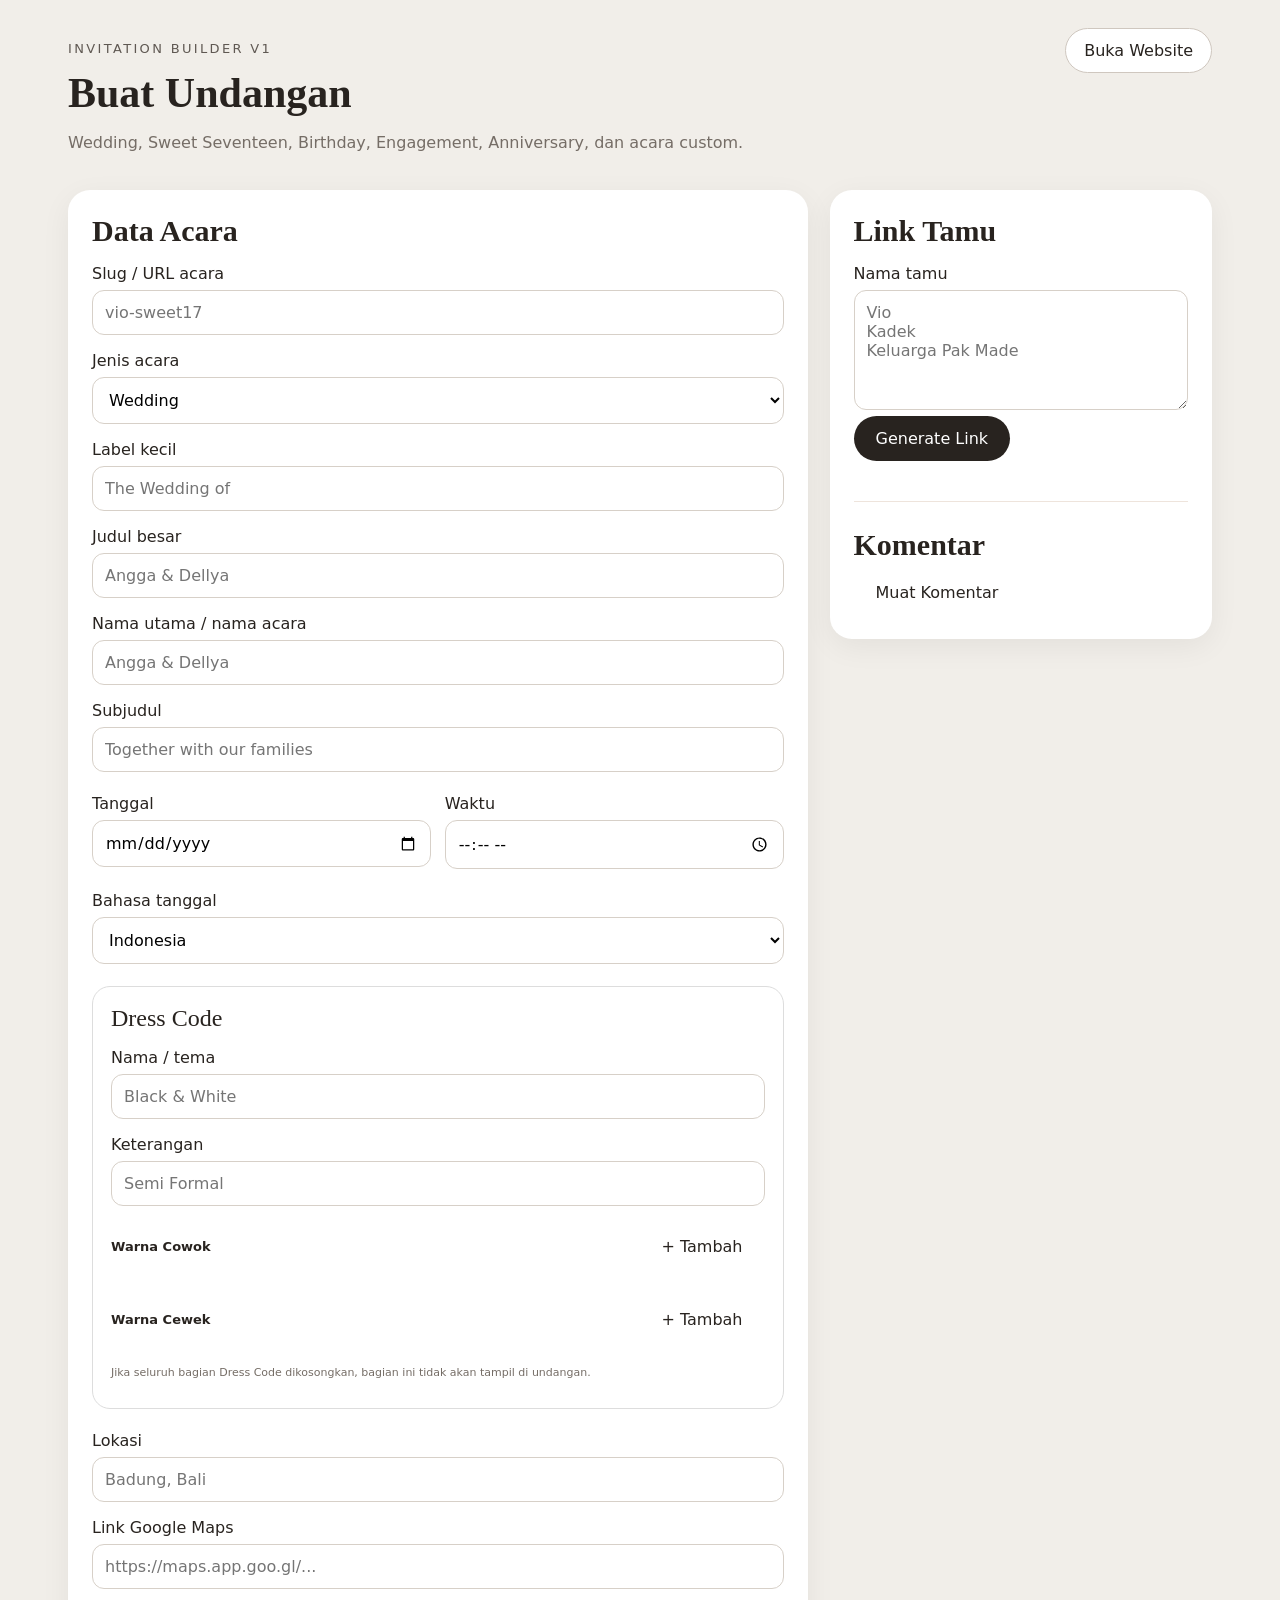
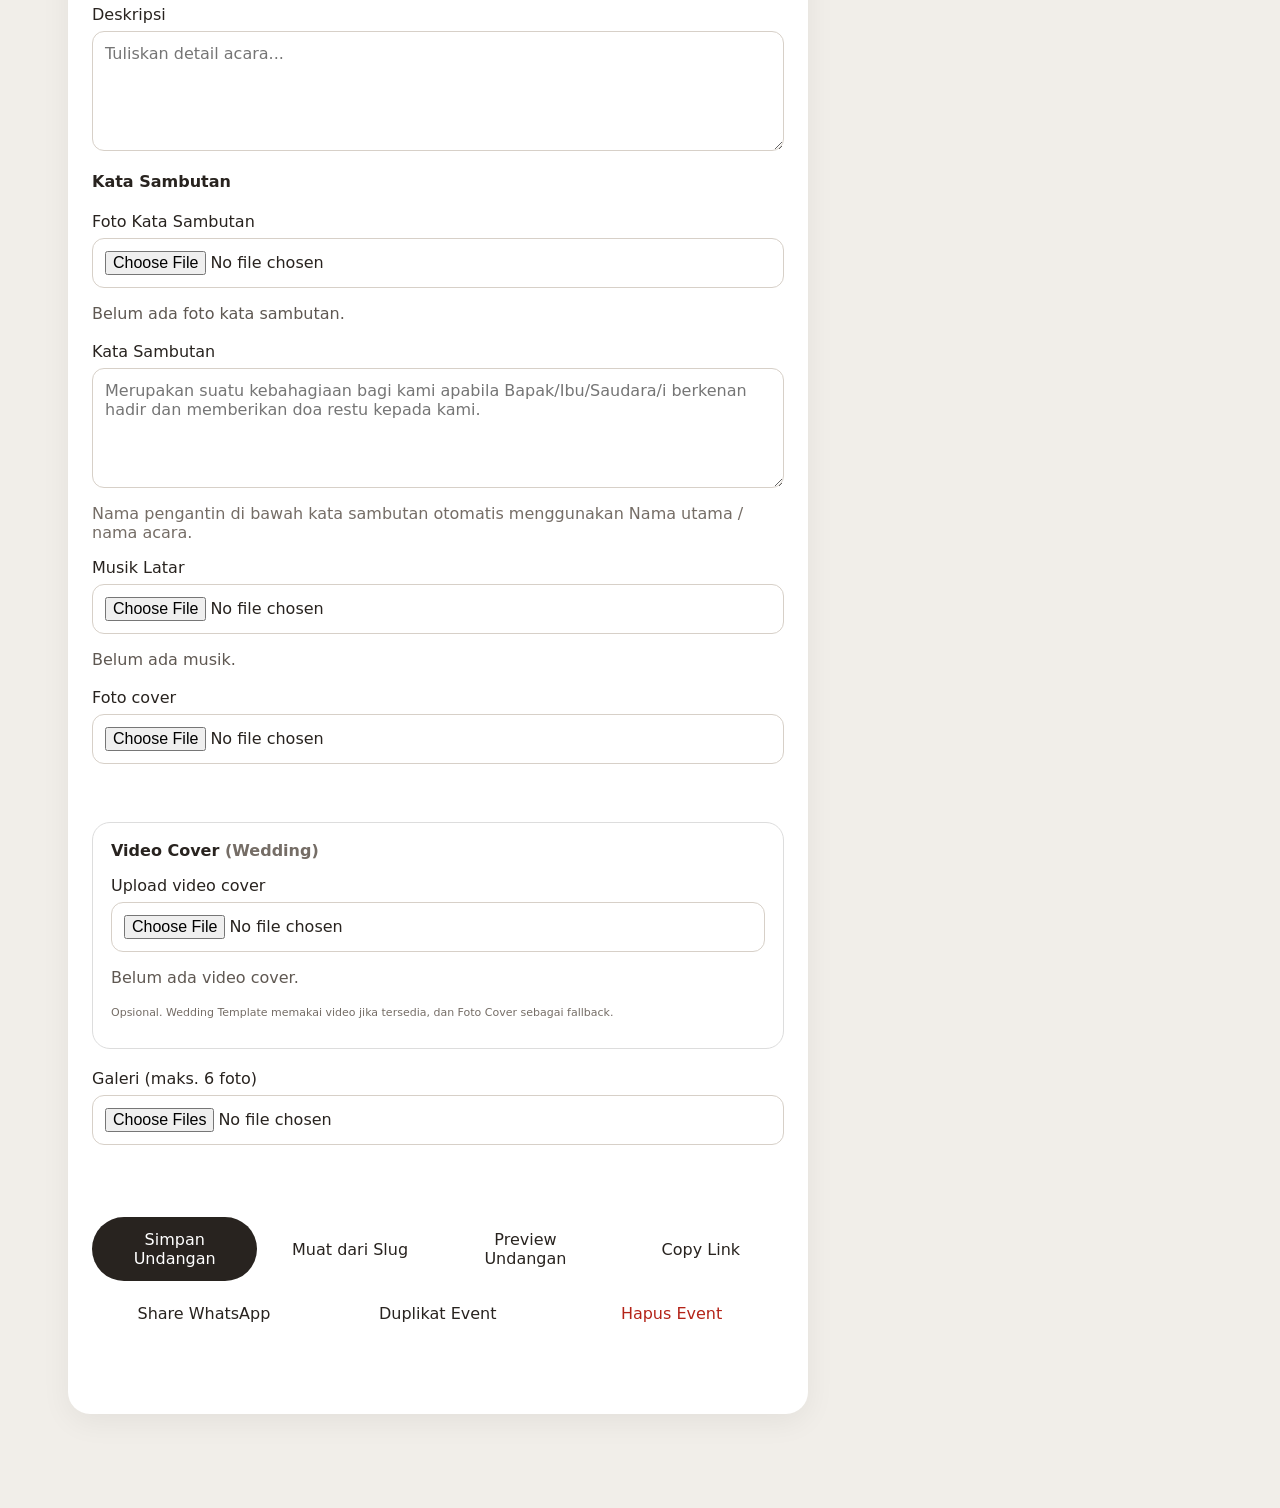
==== commit 19475275: "add photo cover" ====
--- a/admin.html
+++ b/admin.html
@@ -114,6 +114,26 @@
           <textarea id="description" maxlength="1200" placeholder="Tuliskan detail acara..."></textarea>
         </label>
 
+        <section class="welcome-admin">
+          <h4>Kata Sambutan</h4>
+
+          <label>Foto Kata Sambutan
+            <input id="welcomePhotoInput" type="file" accept="image/*">
+          </label>
+          <p id="welcomePhotoInfo" class="status">Belum ada foto kata sambutan.</p>
+          <img id="welcomePhotoPreview" class="preview" alt="Preview foto kata sambutan">
+
+          <label>Kata Sambutan
+            <textarea id="welcomeMessage"
+                      maxlength="1200"
+                      placeholder="Merupakan suatu kebahagiaan bagi kami apabila Bapak/Ibu/Saudara/i berkenan hadir dan memberikan doa restu kepada kami."></textarea>
+          </label>
+
+          <p class="muted">
+            Nama pengantin di bawah kata sambutan otomatis menggunakan Nama utama / nama acara.
+          </p>
+        </section>
+
         <label>Musik Latar
           <input id="musicInput" type="file" accept=".mp3,.m4a,.aac,audio/mpeg,audio/mp4,audio/aac">
         </label>
